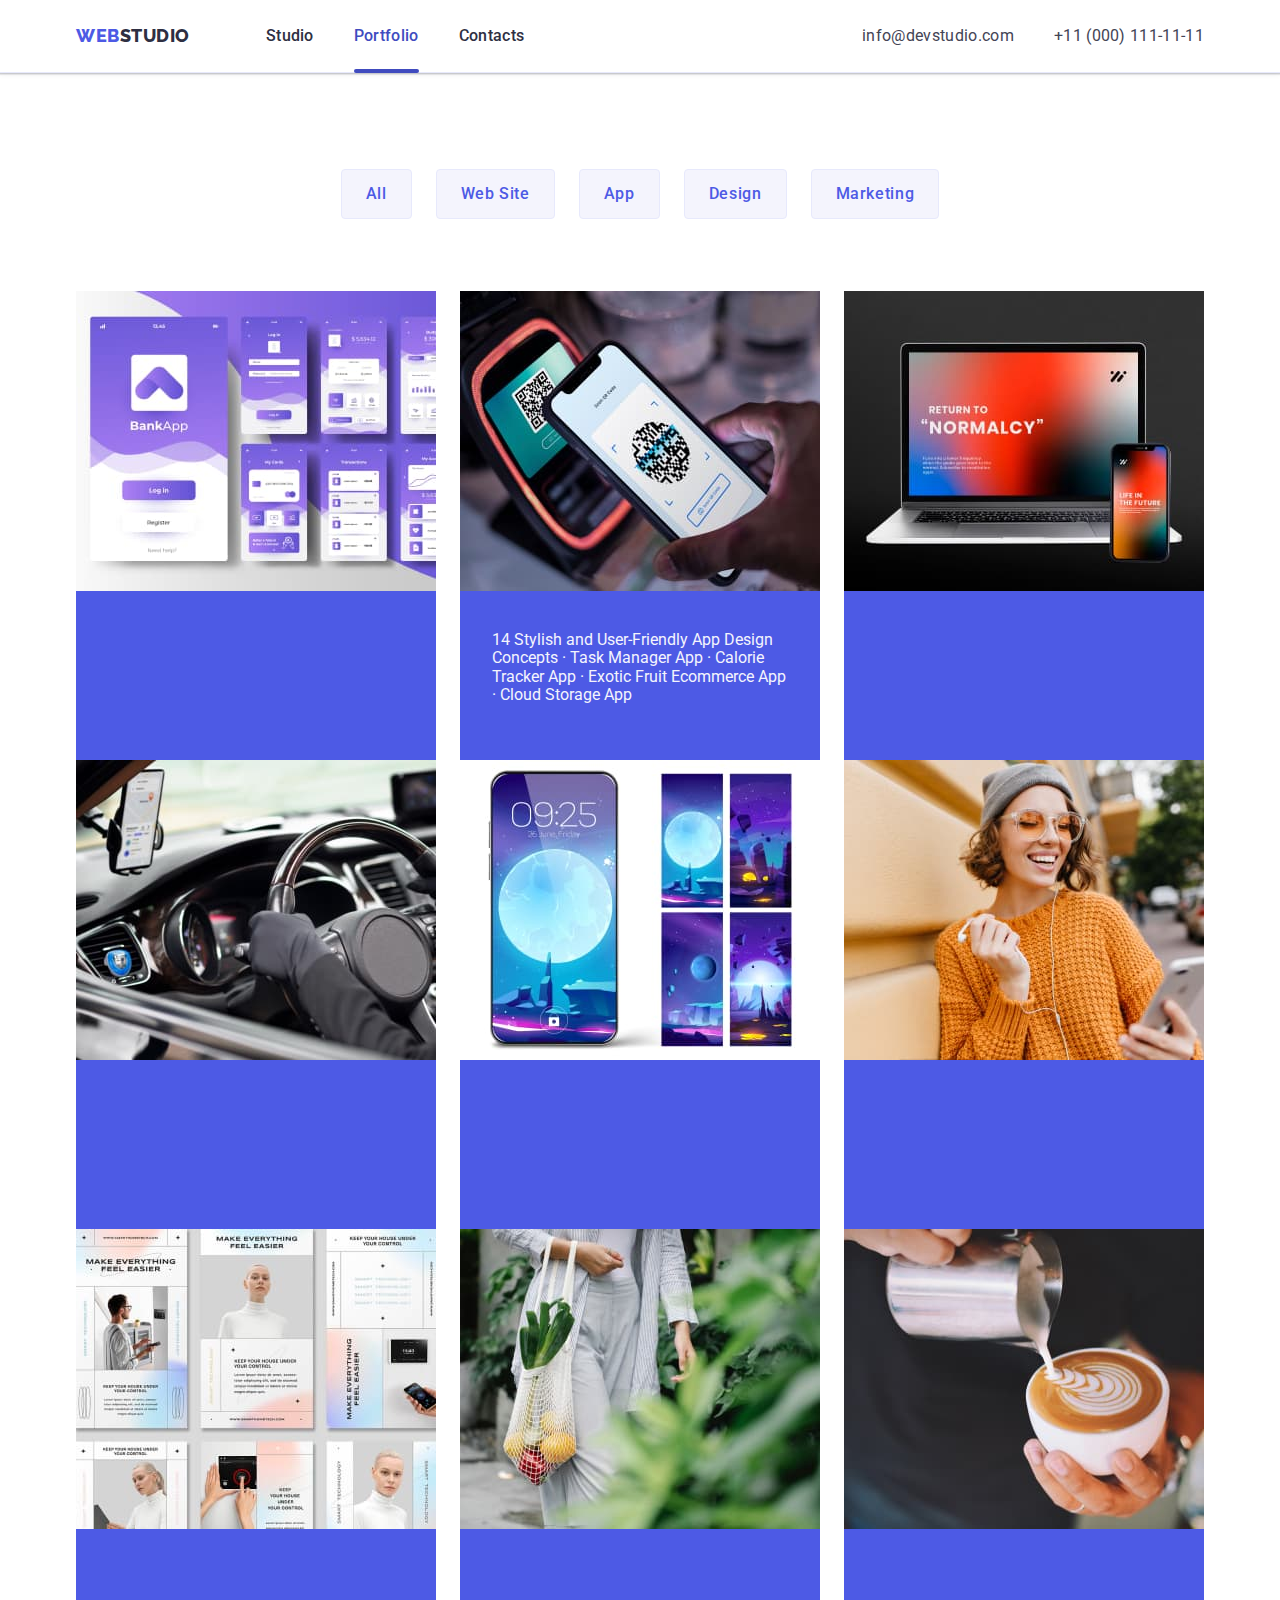
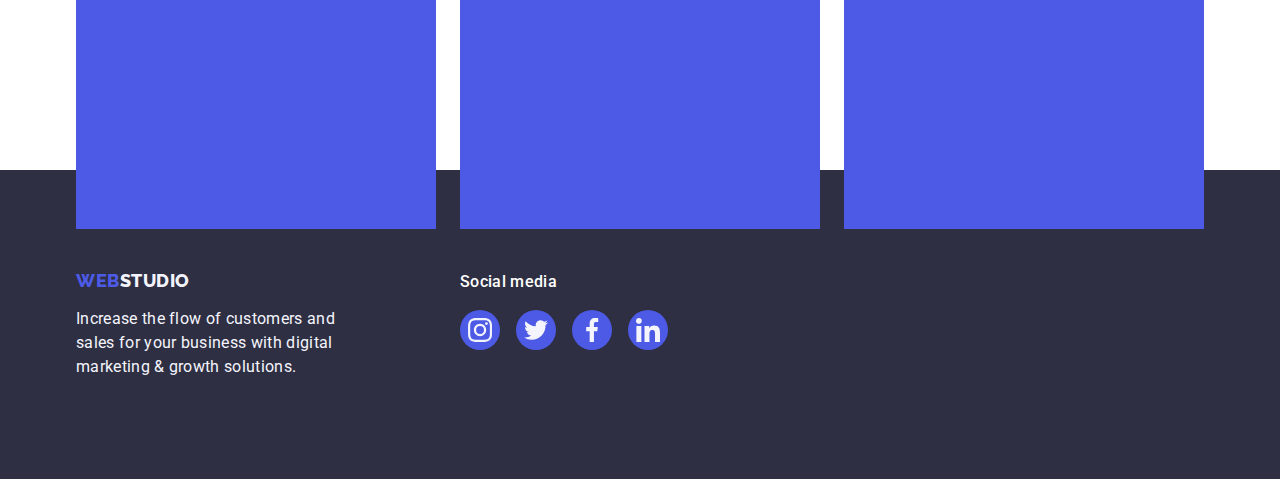
==== portfolio.html @ 920f021a "summary" ====
<!DOCTYPE html>
<html lang="en">
  <head>
    <meta charset="UTF-8" />
    <meta http-equiv="X-UA-Compatible" content="IE=edge" />
    <meta name="viewport" content="width=device-width, initial-scale=1.0" />
    <title>WebStudio</title>
    <link rel="preconnect" href="https://fonts.googleapis.com" />
    <link rel="preconnect" href="https://fonts.gstatic.com" crossorigin />
    <link
      href="https://fonts.googleapis.com/css2?family=Raleway:wght@800&family=Roboto:wght@400;500;700&display=swap"
      rel="stylesheet"
    />
    <link
      href="https://cdn.jsdelivr.net/npm/modern-normalize@1.1.0/modern-normalize.min.css"
      rel="stylesheet"
    />
    <link rel="stylesheet" href="./css/styles.css" />
  </head>
  <body>
    <header class="start">
      <div class="container header-container">
        <nav class="navigation">
          <a class="action link" href="./index.html"
            >Web<span class="span-color">Studio</span></a
          >
          <ul class="nav-list list">
            <li>
              <a href="./index.html" class="menu-head link">Studio</a>
            </li>
            <li>
              <a href="./portfolio.html" class="menu-head current link"
                >Portfolio
              </a>
            </li>
            <li><a href="" class="menu-head link">Contacts </a></li>
          </ul>
        </nav>
        <address class="contact link">
          <ul class="contact-list list">
            <li>
              <a class="contact link" href="mailto:info@devstudio.com"
                >info@devstudio.com</a
              >
            </li>
            <li>
              <a class="contact link" href="tel:+110001111111"
                >+11 (000) 111-11-11</a
              >
            </li>
          </ul>
        </address>
      </div>
    </header>
    <main>
      <section class="portfolio-section">
        <div class="container">
          <h1 class="visually-hidden">Examples of what we do</h1>
          <ul class="button-list list">
            <li><button class="button-items" type="button">All</button></li>
            <li>
              <button class="button-items" type="button">Web Site</button>
            </li>
            <li><button class="button-items" type="button">App</button></li>
            <li><button class="button-items" type="button">Design</button></li>
            <li>
              <button class="button-items" type="button">Marketing</button>
            </li>
          </ul>
          <ul class="examples-list list">
            <li class="examples-items">
              <a class="link-card link" href="">
                <div class="team-box">
                  <img
                    src="./images/img12.jpg"
                    height="300"
                    width="360"
                    alt="створення банківських додатків"
                  />
                  <div class="overlay">
                    <p class="overlay-label"></p>
                  </div>
                </div>
                <div class="examples-info-items">
                  <h2 class="title-text-list">Banking App Interface Concept</h2>
                  <p class="main-text">App</p>
                </div>
              </a>
            </li>
            <li class="examples-items">
              <a class="link-card link" href="">
                <div class="team-box">
                  <img
                    src="./images/img11.jpg"
                    height="300"
                    width="360"
                    alt="застосунки для оплати"
                  />
                  <div class="overlay">
                    <p class="overlay-label">
                      14 Stylish and User-Friendly App Design Concepts · Task
                      Manager App · Calorie Tracker App · Exotic Fruit Ecommerce
                      App · Cloud Storage App
                    </p>
                  </div>
                </div>
                <div class="examples-info-items">
                  <h2 class="title-text-list">Cashless Payment</h2>
                  <p class="main-text">Marketing</p>
                </div>
              </a>
            </li>
            <li class="examples-items">
              <a class="link-card link" href="">
                <div class="team-box">
                  <img
                    src="./images/img10.jpg"
                    height="300"
                    width="360"
                    alt="застосунки для медитації"
                  />
                  <div class="overlay">
                    <p class="overlay-label"></p>
                  </div>
                </div>
                <div class="examples-info-items">
                  <h2 class="title-text-list">Meditation App</h2>
                  <p class="main-text">App</p>
                </div>
              </a>
            </li>
            <li class="examples-items">
              <a class="link-card link" href="">
                <div class="team-box">
                  <img
                    src="./images/img9.jpg"
                    height="300"
                    width="360"
                    alt="сервіси для таксі"
                  />
                  <div class="overlay">
                    <p class="overlay-label"></p>
                  </div>
                </div>
                <div class="examples-info-items">
                  <h2 class="title-text-list">Taxi Service</h2>
                  <p class="main-text">Marketing</p>
                </div>
              </a>
            </li>
            <li class="examples-items">
              <a class="link-card link" href="">
                <div class="team-box">
                  <img
                    src="./images/img8.jpg"
                    height="300"
                    width="360"
                    alt="ілюстрації для єкрану"
                  />
                  <div class="overlay">
                    <p class="overlay-label"></p>
                  </div>
                </div>
                <div class="examples-info-items">
                  <h2 class="title-text-list">Screen Illustrations</h2>
                  <p class="main-text">Design</p>
                </div>
              </a>
            </li>
            <li class="examples-items">
              <a class="link-card link" href="">
                <div class="team-box">
                  <img
                    src="./images/img7.jpg"
                    height="300"
                    width="360"
                    alt="онлайн курси"
                  />
                  <div class="overlay">
                    <p class="overlay-label"></p>
                  </div>
                </div>
                <div class="examples-info-items">
                  <h2 class="title-text-list">Online Courses</h2>
                  <p class="main-text">Marketing</p>
                </div>
              </a>
            </li>
            <li class="examples-items">
              <a class="link-card link" href="">
                <div class="team-box">
                  <img
                    src="./images/img6.jpg"
                    height="300"
                    width="360"
                    alt="концепт для сторіс"
                  />
                  <div class="overlay">
                    <p class="overlay-label"></p>
                  </div>
                </div>
                <div class="examples-info-items">
                  <h2 class="title-text-list">Instagram Stories Concept</h2>
                  <p class="main-text">Design</p>
                </div>
              </a>
            </li>
            <li class="examples-items">
              <a class="link-card link" href="">
                <div class="team-box">
                  <img
                    src="./images/img5.jpg"
                    height="300"
                    width="360"
                    alt="сервіси для продажу органічної їжи"
                  />
                  <div class="overlay">
                    <p class="overlay-label"></p>
                  </div>
                </div>
                <div class="examples-info-items">
                  <h2 class="title-text-list">Organic Food</h2>
                  <p class="main-text">Web Site</p>
                </div>
              </a>
            </li>
            <li class="examples-items">
              <a class="link-card link" href="">
                <div class="team-box">
                  <img
                    src="./images/img4.jpg"
                    height="300"
                    width="360"
                    alt="сайт для кавьярень"
                  />
                  <div class="overlay">
                    <p class="overlay-label"></p>
                  </div>
                </div>
                <div class="examples-info-items">
                  <h2 class="title-text-list">Fresh Coffee</h2>
                  <p class="main-text">Web Site</p>
                </div>
              </a>
            </li>
          </ul>
        </div>
      </section>
    </main>
    <footer class="bottom-section">
      <div class="container footer-container">
        <div class="footer-text">
          <a class="action-footer link" href="./index.html"
            >Web<span class="span-color-secondary">Studio</span></a
          >
          <p class="notes">
            Increase the flow of customers and sales for your business with
            digital marketing & growth solutions.
          </p>
        </div>
        <div class="footer-social">
          <p class="social-media-buttom">Social media</p>
          <ul class="social-footer list">
            <li class="social-items">
              <a
                class="social-link-footer link"
                href="https://www.instagram.com/"
                target="_blank"
                rel="noopener noreferer"
                aria-label="instagram icon"
                ><svg class="social-icon" width="24" height="24">
                  <use href="./images/icons.svg#icon-instagram-2"></use>
                </svg>
              </a>
            </li>
            <li class="social-items">
              <a
                class="social-link-footer link"
                href="https://twitter.com/"
                target="_blank"
                rel="noopener noreferer"
                aria-label="twitter icon"
                ><svg class="social-icon" width="24" height="24">
                  <use href="./images/icons.svg#icon-twitter-1"></use>
                </svg>
              </a>
            </li>
            <li class="social-items">
              <a
                class="social-link-footer link"
                href="https://www.facebook.com/"
                target="_blank"
                rel="noopener noreferer"
                aria-label="facebook icon"
                ><svg class="social-icon" width="24" height="24">
                  <use href="./images/icons.svg#icon-facebook-1"></use>
                </svg>
              </a>
            </li>
            <li class="social-items">
              <a
                class="social-link-footer link"
                href="https://ua.linkedin.com/"
                target="_blank"
                rel="noopener noreferer"
                aria-label="linkedin icon"
                ><svg class="social-icon" width="24" height="24">
                  <use href="./images/icons.svg#icon-linkedin-1"></use>
                </svg>
              </a>
            </li>
          </ul>
        </div>
      </div>
    </footer>
  </body>
</html>
---- css/styles.css ----
/* General */
html {
  box-sizing: border-box;
}
*,
*::before,
::after {
  box-sizing: inherit;
}
:root {
  --background-color: #ffffff;
  --color-primery: #2e2f42;
  --color-secondary: #434455;
  --color-action: #4d5ae5;
  --color-active-action: #404bbf;
  --color-section: #f4f4fd;
  --color-portfolio: #e5e5e5;
  --color-border-button: #e7e9fc;
  --color-client-website: #8e8f99;
  --color-background-social: #31d0aa;
  --modal-color: #fcfcfc;
}
body {
  font-family: "Roboto", sans-serif;
  color: var(--color-secondary);
  background-color: #ffffff;
}

.container {
  width: 1158px;
  margin-left: auto;
  margin-right: auto;
  padding-left: 15px;
  padding-right: 15px;
  align-items: center;
}
.link {
  text-decoration: none;
}

.visually-hidden {
  position: absolute;
  width: 1px;
  height: 1px;
  margin: -1px;
  border: 0;
  padding: 0;

  white-space: nowrap;
  clip-path: inset(100%);
  clip: rect(0 0 0 0);
  overflow: hidden;
}
/* reset start */

h1,
h2,
h1,
p {
  margin: 0;
}
img {
  display: block;
}
/* reset end */

/* Header */
.start {
  border-bottom: 1px solid #e7e9fc;
  display: flex;
  align-items: center;
  justify-content: space-between;
  background-color: #ffffff;
  color: var(--color-primery);
  font-weight: 500;
  font-size: 16px;
  line-height: 1.5;
  box-shadow: 0px 2px 1px rgba(46, 47, 66, 0.08),
    0px 1px 1px rgba(46, 47, 66, 0.16), 0px 1px 6px rgba(46, 47, 66, 0.08);
}
.header-container {
  display: flex;
}
.navigation {
  display: flex;
  align-items: center;
  justify-content: center;
  margin-right: auto;
}
.action {
  margin-right: 76px;
  font-family: "Raleway", sans-serif;
  color: var(--color-action);
  letter-spacing: 0.03em;
  text-transform: uppercase;
  text-decoration: none;
  font-weight: 800;
  font-size: 18px;
  line-height: 1.17;
}
.span-color {
  color: var(--color-primery);
}
.nav-list {
  display: flex;
  align-items: center;
  gap: 40px;
}
.menu-head {
  display: block;
  position: relative;
  padding-top: 24px;
  padding-bottom: 24px;
  text-decoration: none;
  letter-spacing: 0.02em;
  color: var(--color-primery);
  font-weight: 500;
  font-size: 16px;
  line-height: 1.5;
  transition: 250ms cubic-bezier(0.4, 0, 0.2, 1);
}
.menu-head:focus {
  color: var(--color-active-action);
}
.menu-head:hover {
  color: var(--color-active-action);
}

.menu-head::after {
  transition: 250ms cubic-bezier(0.4, 0, 0.2, 1);
  content: "";
  position: absolute;
  left: 0px;
  top: 69px;
  display: block;
  width: 100%;
  height: 4px;
  border-radius: 2px;
}
.menu-head.current {
  color: var(--color-active-action);
}

.menu-head.current::after,
.menu-head:focus::after,
.menu-head:hover::after {
  background-color: var(--color-active-action);
}

.contact-list {
  display: flex;
  align-items: center;
  gap: 40px;
}

.list {
  list-style: none;
  margin: 0;
  padding: 0;
}
.contact {
  font-style: normal;
}
.contact {
  text-decoration: none;
  color: var(--color-secondary);
  letter-spacing: 0.02em;
  font-weight: 400;
  font-size: 16px;
  line-height: 1.5;
  transition: 250ms cubic-bezier(0.4, 0, 0.2, 1);
}
.contact:hover {
  color: var(--color-active-action);
}
.contact:focus {
  color: var(--color-active-action);
}

/* body */

/* Section-1 */

.hero-section {
  /* background-color: var(--color-primery); */
  background-image: linear-gradient(
      rgba(46, 47, 66, 0.7),
      rgba(46, 47, 66, 0.7)
    ),
    url(../images/people-office.jpg);
  max-width: 1440px;
  margin-left: auto;
  margin-right: auto;
  background-repeat: no-repeat;
  background-position: center;
  background-size: cover;
  padding: 188px 0;
}
.hero-text {
  margin: auto;
  padding: auto;
  max-width: 496px;
  color: var(--background-color);
  font-weight: 700;
  font-size: 56px;
  line-height: 1.07;
  text-align: center;
  letter-spacing: 0.02em;
  margin-bottom: 48px;
}
.button {
  display: block;
  margin: auto;
  min-width: 169px;
  min-height: 56px;
  border-radius: 4px;
  font-family: "Roboto", sans-serif;
  border: none;
  color: var(--background-color);
  background-color: var(--color-action);
  cursor: pointer;
  font-weight: 500;
  font-size: 16px;
  line-height: 1.5;
  letter-spacing: 0.04em;
  box-shadow: 0px 4px 4px rgba(0, 0, 0, 0.15);
  border-radius: 4px;
  transition: 250ms cubic-bezier(0.4, 0, 0.2, 1);
}
.button:hover {
  background-color: var(--color-active-action);
}
.button:focus {
  background-color: var(--color-active-action);
}

.backdrop {
  position: fixed;
  left: 516px;
  top: 80px;
  transform: translate(-50%, -50%);
  background-color: var(--modal-color);
}
.modal {
  position: absolute;
  background-color: var(--modal-color);

  width: 408px;
  min-height: 584px;
  padding: 24px;
  box-shadow: 0px 1px 1px rgba(0, 0, 0, 0.14), 0px 1px 3px rgba(0, 0, 0, 0.12),
    0px 2px 1px rgba(0, 0, 0, 0.2);
  border-radius: 4px;
}
.modal-btn {
  display: block;
  margin-left: auto;
}
.backdrop.is-hidden {
  opacity: 0;
  visibility: hidden;
  pointer-events: none;
}
/* Section-2 */

.second-section {
  padding: 120px 0;
}
.svg-items {
  display: flex;
  justify-content: center;
  align-items: center;

  width: 264px;
  height: 112px;
  background: var(--color-section);
  border-radius: 4px;
  margin-bottom: 8px;
}
.advantages-icon {
  display: flex;
  justify-content: center;
}

.title-text {
  margin-bottom: 72px;
  color: var(--color-primery);
  text-transform: capitalize;
  font-weight: 700;
  font-size: 36px;
  line-height: 1.11;
  text-align: center;
  letter-spacing: 0.02em;
  text-transform: capitalize;
}
.advantages-list {
  display: flex;
  gap: 24px;
}
.advantages-category {
  width: calc((100% - 72px) / 4);
}
.title-text-list {
  margin-bottom: 8px;
  margin-top: 0;
  color: var(--color-primery);
  font-weight: 500;
  font-size: 20px;
  line-height: 1.2;
  letter-spacing: 0.02em;
}
.main-text {
  color: var(--color-secondary);
  font-weight: 400;
  font-size: 16px;
  line-height: 1.5;
  letter-spacing: 0.02em;
}

/* Section-3 */

.img-section {
  padding-bottom: 120px;
}
.img-list {
  display: flex;
  gap: 24px;
}
.img-items {
  width: calc((100% - 48px) / 3);
}

/* Section-4 */

.team-seaction {
  background-color: var(--color-section);
  padding: 120px 0;
}
.team-card-list {
  display: flex;
  gap: 24px;
}
.team-card {
  box-shadow: 0px 1px 6px rgba(46, 47, 66, 0.08),
    0px 1px 1px rgba(46, 47, 66, 0.16), 0px 2px 1px rgba(46, 47, 66, 0.08);
  border-radius: 0px 0px 4px 4px;
  background-color: var(--background-color);
  width: calc((100% - 72px) / 4);
}

.overlay-label {
  position: absolute;
  top: 0;
  left: 0;
  width: 100%;
  height: 100%;
  text-align: left;
  padding: 40px 32px;
  color: var(--color-section);
  background-color: var(--color-action);
  transform: translateY(100%);
}
.team-box {
  position: relative;
}
.team-info {
  padding: 32px 0;
  border-radius: 0px 0px 4px 4px;
}
.team-name {
  margin-bottom: 8px;
  margin-top: 0;
  color: var(--color-primery);
  font-weight: 500;
  font-size: 20px;
  line-height: 1.2;
  text-align: center;
  letter-spacing: 0.02em;
}
.team-profession {
  margin-bottom: 8px;
  color: var(--color-secondary);
  font-weight: 400;
  font-size: 16px;
  line-height: 1.5;
  letter-spacing: 0.02em;
  text-align: center;
}
.social {
  display: flex;
  justify-content: center;
  gap: 24px;
}

.social-link {
  display: flex;
  justify-content: center;
  align-items: center;
  width: 40px;
  height: 40px;
  background-color: var(--color-action);
  border-radius: 50%;
  transition: 250ms cubic-bezier(0.4, 0, 0.2, 1);
}
.social-link:hover,
.social-link:focus {
  background-color: var(--color-active-action);
}
.social-icon {
  fill: var(--color-section);
}

/* Section-5 */
.title-text-clients {
  margin-bottom: 72px;
  color: var(--color-primery);
  text-transform: capitalize;
  font-weight: 700;
  font-size: 36px;
  line-height: 1.1;
  text-align: center;
  letter-spacing: 0.02em;
  text-transform: capitalize;
}
.clients {
  padding: 120px 0;
}
.client-list {
  display: flex;
  justify-content: center;
  align-items: center;
  gap: 24px;
}

.client-sites {
  display: flex;
  justify-content: center;
  align-items: center;
  width: 168px;
  height: 88px;
  border: 1px solid #8e8f99;
  border-radius: 4px;
  background-color: var(--background-color);
  color: var(--color-client-website);
  transition: 250ms cubic-bezier(0.4, 0, 0.2, 1);
}
.client-sites:hover,
.client-sites:focus {
  color: var(--color-active-action);
  border-color: #404bbf;
}
.client-icons {
  fill: currentColor;
}

/* Footer */
.footer-container {
  display: flex;
  align-items: baseline;
  gap: 120px;
}
.social-footer {
  display: flex;
  justify-content: center;
  gap: 16px;
}
.social-link-footer {
  display: flex;
  justify-content: center;
  align-items: center;
  width: 40px;
  height: 40px;
  background-color: var(--color-action);
  border-radius: 50%;

  transition: 250ms cubic-bezier(0.4, 0, 0.2, 1);
}
.social-link-footer:hover,
.social-link-footer:focus {
  background-color: var(--color-background-social);
}
.bottom-section {
  background-color: var(--color-primery);
  padding: 100px 0;
}

.action-footer {
  display: inline-block;
  margin-bottom: 16px;
  font-family: "Raleway", sans-serif;
  color: var(--color-action);
  letter-spacing: 0.03em;
  text-transform: uppercase;
  text-decoration: none;
  font-weight: 800;
  font-size: 18px;
  line-height: 1.17;
}
.span-color-secondary {
  color: var(--color-section);
}
.notes {
  width: 264px;
  color: var(--color-section);
  font-weight: 400;
  font-size: 16px;
  line-height: 1.5;
  letter-spacing: 0.02em;
}
.social-media-buttom {
  color: var(--background-color);
  font-weight: 500;
  font-size: 16px;
  line-height: 1.5;
  letter-spacing: 0.02em;
  margin-bottom: 16px;
}

/* Section-Portfolio */

.portfolio-section {
  padding: 96px 0 120px;
}
.button-list {
  display: flex;
  justify-content: center;
  gap: 24px;
  margin-bottom: 72px;
}
.button-items {
  border: 1px solid var(--color-border-button);
  border-radius: 4px;
  padding: 12px 24px;
  font-family: "Roboto", sans-serif;
  color: var(--color-action);
  background-color: var(--color-section);
  cursor: pointer;
  font-weight: 500;
  font-size: 16px;
  line-height: 1.5;
  letter-spacing: 0.04em;
  transition: 250ms cubic-bezier(0.4, 0, 0.2, 1);
}
.button-items:hover {
  color: var(--background-color);
  background-color: var(--color-active-action);
  border: 1px solid transparent;
  box-shadow: 0px 3px 1px rgba(0, 0, 0, 0.1), 0px 2px 1px rgba(0, 0, 0, 0.08),
    0px 2px 2px rgba(0, 0, 0, 0.12);
}
.button-items:focus {
  color: var(--background-color);
  background-color: var(--color-active-action);
  border: 1px solid transparent;
  box-shadow: 0px 3px 1px rgba(0, 0, 0, 0.1), 0px 2px 1px rgba(0, 0, 0, 0.08),
    0px 2px 2px rgba(0, 0, 0, 0.12);
}
.link-card {
  display: block;
  transition: 250ms cubic-bezier(0.4, 0, 0.2, 1);
}
.link-card:hover,
.link-card:focus {
  box-shadow: 0px 1px 6px rgba(46, 47, 66, 0.08),
    0px 1px 1px rgba(46, 47, 66, 0.16), 0px 2px 1px rgba(46, 47, 66, 0.08);
}
.examples-list {
  display: flex;
  flex-wrap: wrap;
  column-gap: 24px;
  row-gap: 48px;
}
.examples-items {
  width: calc((100% - 48px) / 3);
  transition: 250ms cubic-bezier(0.4, 0, 0.2, 1);
}
.examples-items:hover.overlay-label {
  transform: translateY(0%);
}

.examples-info-items {
  padding: 32px 16px;
  border: 1px solid #e7e9fc;
  border-top: none;
}
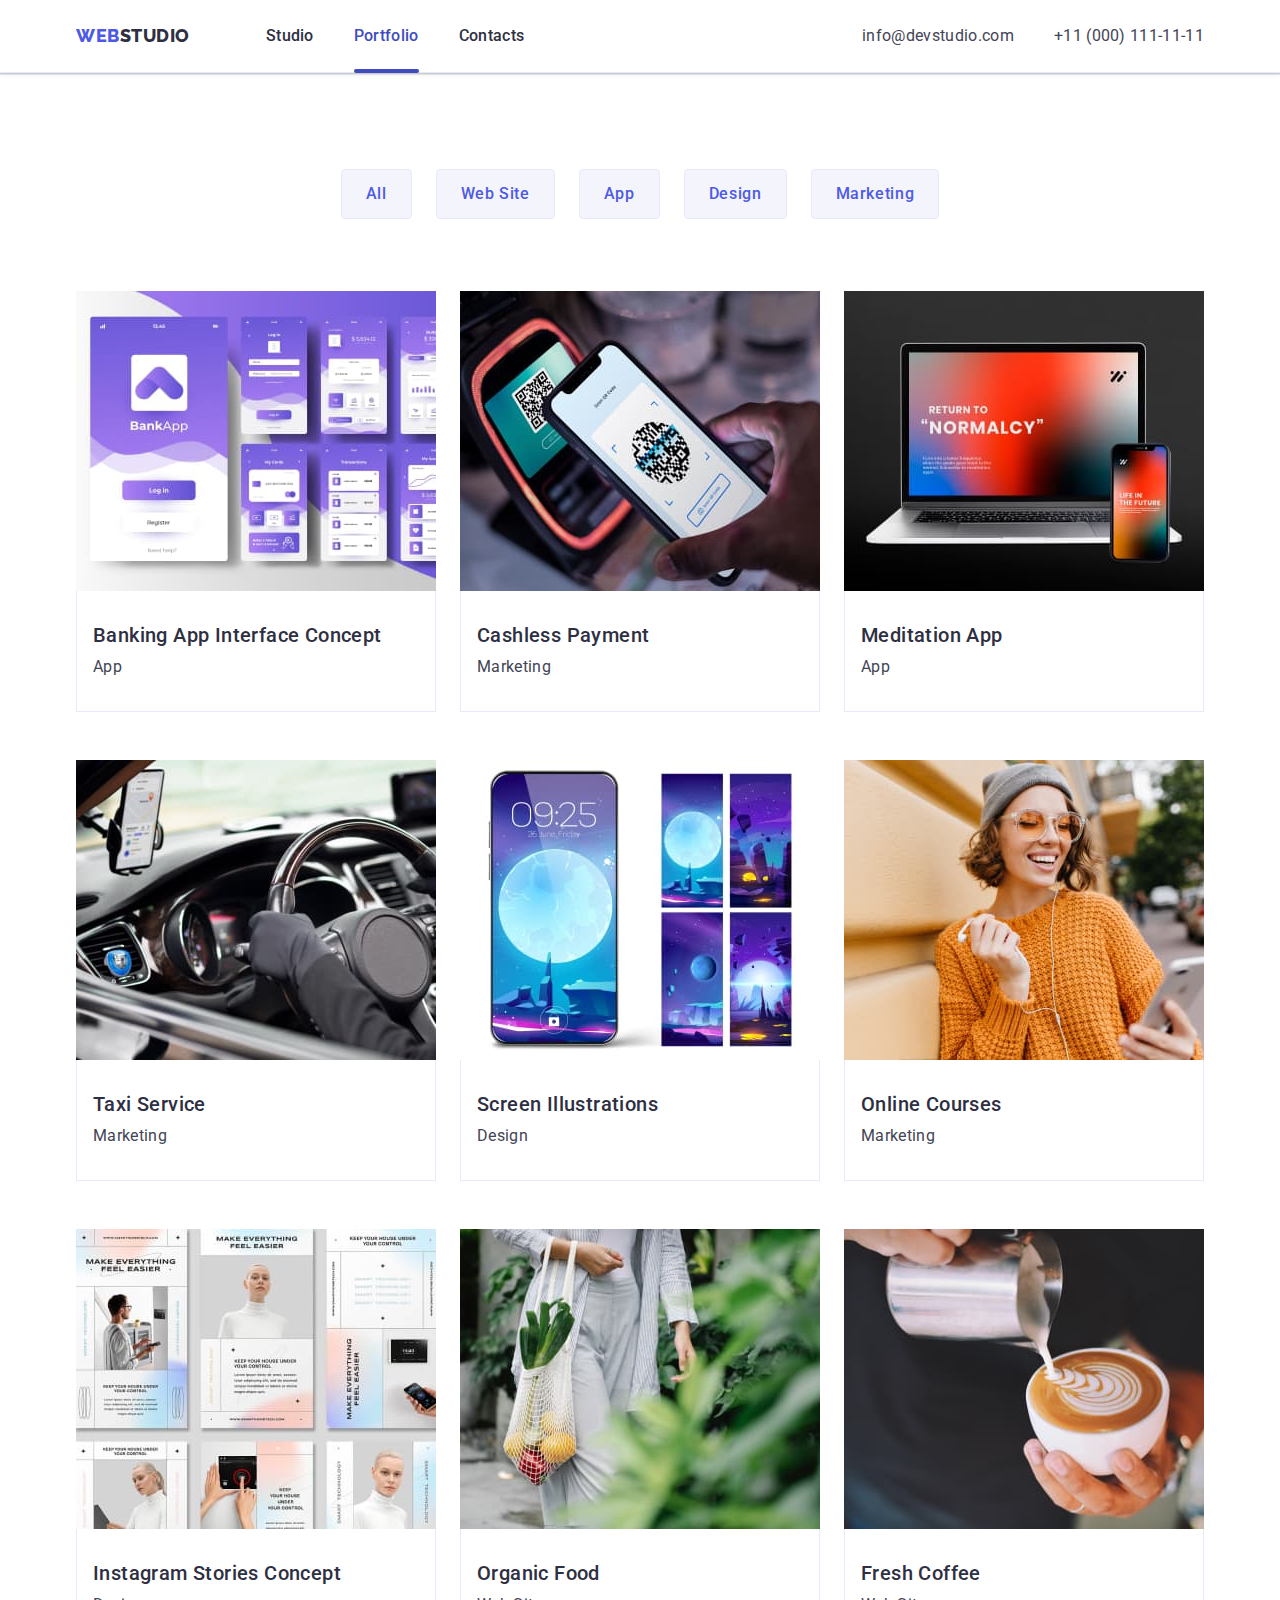
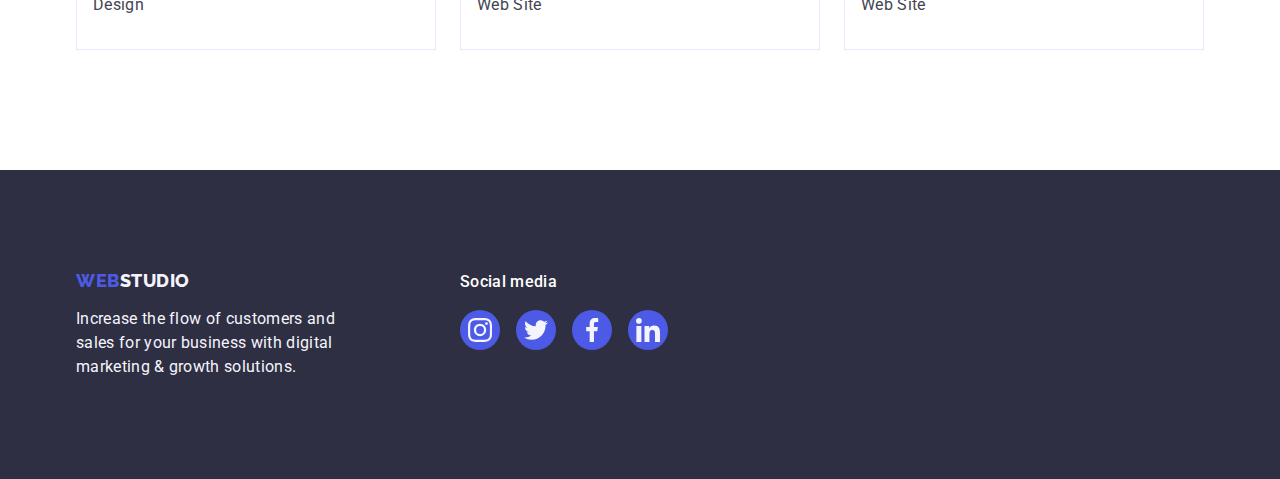
==== commit 8eb6d5d7: "summary" ====
--- a/portfolio.html
+++ b/portfolio.html
@@ -78,7 +78,11 @@
                     alt="створення банківських додатків"
                   />
                   <div class="overlay">
-                    <p class="overlay-label"></p>
+                    <p class="overlay-label">
+                      14 Stylish and User-Friendly App Design Concepts · Task
+                      Manager App · Calorie Tracker App · Exotic Fruit Ecommerce
+                      App · Cloud Storage App
+                    </p>
                   </div>
                 </div>
                 <div class="examples-info-items">
@@ -120,7 +124,11 @@
                     alt="застосунки для медитації"
                   />
                   <div class="overlay">
-                    <p class="overlay-label"></p>
+                    <p class="overlay-label">
+                      14 Stylish and User-Friendly App Design Concepts · Task
+                      Manager App · Calorie Tracker App · Exotic Fruit Ecommerce
+                      App · Cloud Storage App
+                    </p>
                   </div>
                 </div>
                 <div class="examples-info-items">
@@ -139,7 +147,11 @@
                     alt="сервіси для таксі"
                   />
                   <div class="overlay">
-                    <p class="overlay-label"></p>
+                    <p class="overlay-label">
+                      14 Stylish and User-Friendly App Design Concepts · Task
+                      Manager App · Calorie Tracker App · Exotic Fruit Ecommerce
+                      App · Cloud Storage App
+                    </p>
                   </div>
                 </div>
                 <div class="examples-info-items">
@@ -158,7 +170,11 @@
                     alt="ілюстрації для єкрану"
                   />
                   <div class="overlay">
-                    <p class="overlay-label"></p>
+                    <p class="overlay-label">
+                      14 Stylish and User-Friendly App Design Concepts · Task
+                      Manager App · Calorie Tracker App · Exotic Fruit Ecommerce
+                      App · Cloud Storage App
+                    </p>
                   </div>
                 </div>
                 <div class="examples-info-items">
@@ -177,7 +193,11 @@
                     alt="онлайн курси"
                   />
                   <div class="overlay">
-                    <p class="overlay-label"></p>
+                    <p class="overlay-label">
+                      14 Stylish and User-Friendly App Design Concepts · Task
+                      Manager App · Calorie Tracker App · Exotic Fruit Ecommerce
+                      App · Cloud Storage App
+                    </p>
                   </div>
                 </div>
                 <div class="examples-info-items">
@@ -196,7 +216,11 @@
                     alt="концепт для сторіс"
                   />
                   <div class="overlay">
-                    <p class="overlay-label"></p>
+                    <p class="overlay-label">
+                      14 Stylish and User-Friendly App Design Concepts · Task
+                      Manager App · Calorie Tracker App · Exotic Fruit Ecommerce
+                      App · Cloud Storage App
+                    </p>
                   </div>
                 </div>
                 <div class="examples-info-items">
@@ -215,7 +239,11 @@
                     alt="сервіси для продажу органічної їжи"
                   />
                   <div class="overlay">
-                    <p class="overlay-label"></p>
+                    <p class="overlay-label">
+                      14 Stylish and User-Friendly App Design Concepts · Task
+                      Manager App · Calorie Tracker App · Exotic Fruit Ecommerce
+                      App · Cloud Storage App
+                    </p>
                   </div>
                 </div>
                 <div class="examples-info-items">
@@ -234,7 +262,11 @@
                     alt="сайт для кавьярень"
                   />
                   <div class="overlay">
-                    <p class="overlay-label"></p>
+                    <p class="overlay-label">
+                      14 Stylish and User-Friendly App Design Concepts · Task
+                      Manager App · Calorie Tracker App · Exotic Fruit Ecommerce
+                      App · Cloud Storage App
+                    </p>
                   </div>
                 </div>
                 <div class="examples-info-items">
--- a/css/styles.css
+++ b/css/styles.css
@@ -118,6 +118,7 @@
   font-size: 16px;
   line-height: 1.5;
   transition: 250ms cubic-bezier(0.4, 0, 0.2, 1);
+  transition-property: none;
 }
 .menu-head:focus {
   color: var(--color-active-action);
@@ -128,6 +129,7 @@
 
 .menu-head::after {
   transition: 250ms cubic-bezier(0.4, 0, 0.2, 1);
+  transition-property: none;
   content: "";
   position: absolute;
   left: 0px;
@@ -169,6 +171,7 @@
   font-size: 16px;
   line-height: 1.5;
   transition: 250ms cubic-bezier(0.4, 0, 0.2, 1);
+  transition-property: none;
 }
 .contact:hover {
   color: var(--color-active-action);
@@ -226,6 +229,7 @@
   box-shadow: 0px 4px 4px rgba(0, 0, 0, 0.15);
   border-radius: 4px;
   transition: 250ms cubic-bezier(0.4, 0, 0.2, 1);
+  transition-property: none;
 }
 .button:hover {
   background-color: var(--color-active-action);
@@ -236,15 +240,19 @@
 
 .backdrop {
   position: fixed;
-  left: 516px;
-  top: 80px;
-  transform: translate(-50%, -50%);
-  background-color: var(--modal-color);
+  top: 0;
+  left: 0;
+  height: 100%;
+  width: 100%;
+  background-color: rgba(46, 47, 66, 0.4);
 }
 .modal {
   position: absolute;
   background-color: var(--modal-color);
 
+  top: 50%;
+  left: 50%;
+  transform: translate(-50%, -50%);
   width: 408px;
   min-height: 584px;
   padding: 24px;
@@ -347,21 +355,32 @@
   background-color: var(--background-color);
   width: calc((100% - 72px) / 4);
 }
-
-.overlay-label {
+.overlay {
   position: absolute;
+  padding: 40px 32px;
   top: 0;
   left: 0;
+  transform: translateY(100%);
   width: 100%;
   height: 100%;
-  text-align: left;
-  padding: 40px 32px;
   color: var(--color-section);
   background-color: var(--color-action);
-  transform: translateY(100%);
-}
+
+  transition: 250ms cubic-bezier(0.4, 0, 0.2, 1);
+  transition-property: none;
+}
+
+.overlay-label {
+  text-align: left;
+}
+
 .team-box {
   position: relative;
+  overflow: hidden;
+}
+.team-box:hover.overlay,
+.team-box:focus.overlay {
+  transform: translateY(0);
 }
 .team-info {
   padding: 32px 0;
@@ -401,6 +420,7 @@
   background-color: var(--color-action);
   border-radius: 50%;
   transition: 250ms cubic-bezier(0.4, 0, 0.2, 1);
+  transition-property: none;
 }
 .social-link:hover,
 .social-link:focus {
@@ -443,6 +463,7 @@
   background-color: var(--background-color);
   color: var(--color-client-website);
   transition: 250ms cubic-bezier(0.4, 0, 0.2, 1);
+  transition-property: none;
 }
 .client-sites:hover,
 .client-sites:focus {
@@ -474,6 +495,7 @@
   border-radius: 50%;
 
   transition: 250ms cubic-bezier(0.4, 0, 0.2, 1);
+  transition-property: none;
 }
 .social-link-footer:hover,
 .social-link-footer:focus {
@@ -540,6 +562,7 @@
   line-height: 1.5;
   letter-spacing: 0.04em;
   transition: 250ms cubic-bezier(0.4, 0, 0.2, 1);
+  transition-property: none;
 }
 .button-items:hover {
   color: var(--background-color);
@@ -557,10 +580,10 @@
 }
 .link-card {
   display: block;
-  transition: 250ms cubic-bezier(0.4, 0, 0.2, 1);
 }
 .link-card:hover,
 .link-card:focus {
+  transform: translateY(0%);
   box-shadow: 0px 1px 6px rgba(46, 47, 66, 0.08),
     0px 1px 1px rgba(46, 47, 66, 0.16), 0px 2px 1px rgba(46, 47, 66, 0.08);
 }
@@ -573,9 +596,7 @@
 .examples-items {
   width: calc((100% - 48px) / 3);
   transition: 250ms cubic-bezier(0.4, 0, 0.2, 1);
-}
-.examples-items:hover.overlay-label {
-  transform: translateY(0%);
+  transition-property: none;
 }
 
 .examples-info-items {
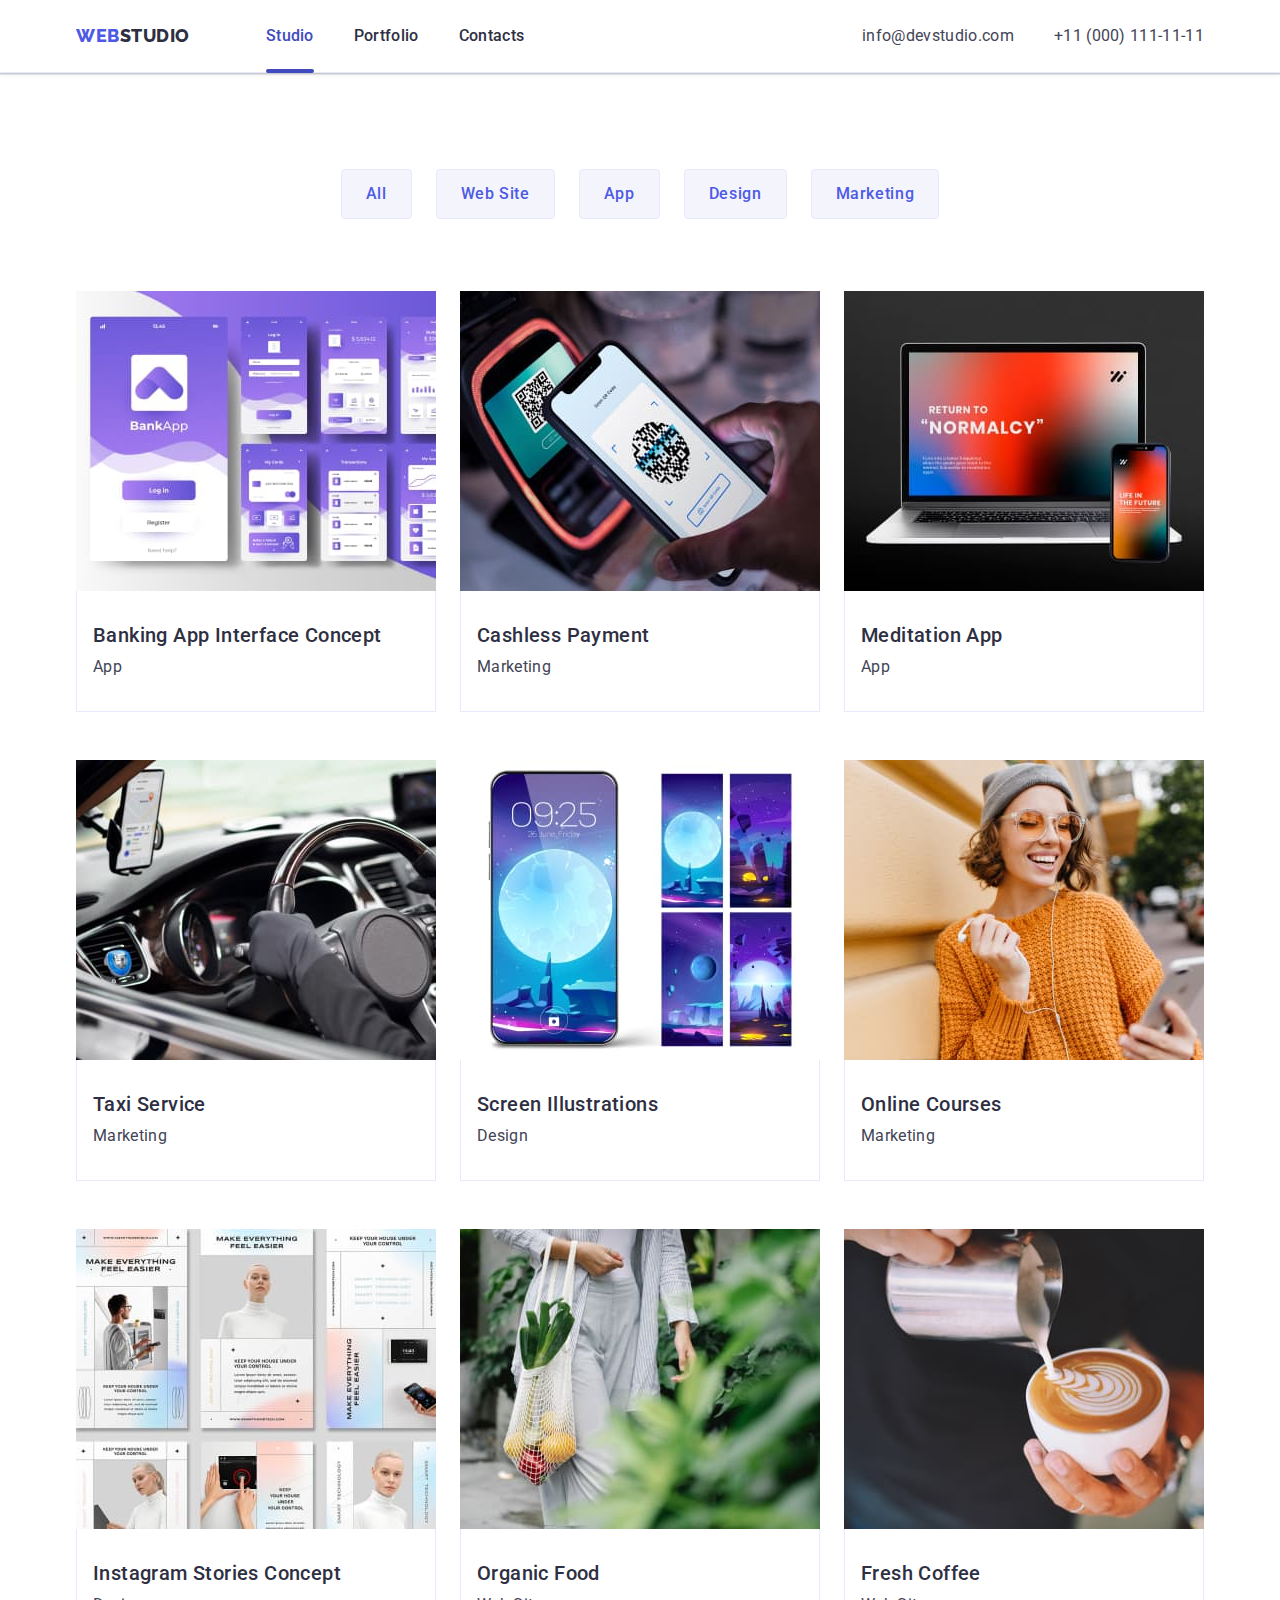
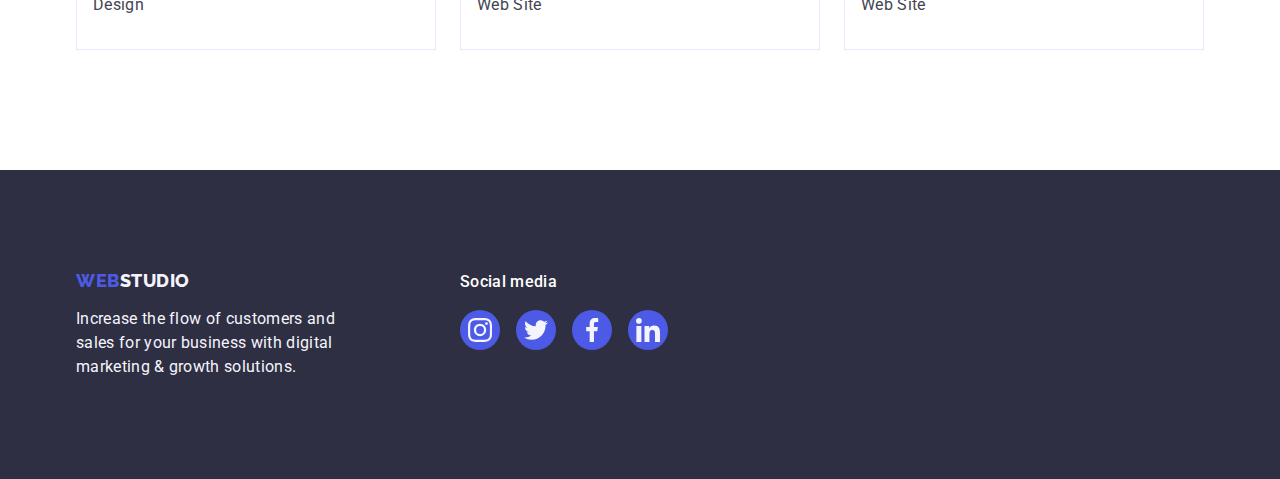
==== commit 8697d592: "summary" ====
--- a/portfolio.html
+++ b/portfolio.html
@@ -26,12 +26,10 @@
           >
           <ul class="nav-list list">
             <li>
-              <a href="./index.html" class="menu-head link">Studio</a>
-            </li>
-            <li>
-              <a href="./portfolio.html" class="menu-head current link"
-                >Portfolio
-              </a>
+              <a href="./index.html" class="menu-head current link">Studio</a>
+            </li>
+            <li>
+              <a href="./portfolio.html" class="menu-head link">Portfolio </a>
             </li>
             <li><a href="" class="menu-head link">Contacts </a></li>
           </ul>
--- a/css/styles.css
+++ b/css/styles.css
@@ -117,8 +117,7 @@
   font-weight: 500;
   font-size: 16px;
   line-height: 1.5;
-  transition: 250ms cubic-bezier(0.4, 0, 0.2, 1);
-  transition-property: none;
+  transition: color 250ms cubic-bezier(0.4, 0, 0.2, 1);
 }
 .menu-head:focus {
   color: var(--color-active-action);
@@ -129,7 +128,6 @@
 
 .menu-head::after {
   transition: 250ms cubic-bezier(0.4, 0, 0.2, 1);
-  transition-property: none;
   content: "";
   position: absolute;
   left: 0px;
@@ -170,8 +168,7 @@
   font-weight: 400;
   font-size: 16px;
   line-height: 1.5;
-  transition: 250ms cubic-bezier(0.4, 0, 0.2, 1);
-  transition-property: none;
+  transition: color 250ms cubic-bezier(0.4, 0, 0.2, 1);
 }
 .contact:hover {
   color: var(--color-active-action);
@@ -228,8 +225,7 @@
   letter-spacing: 0.04em;
   box-shadow: 0px 4px 4px rgba(0, 0, 0, 0.15);
   border-radius: 4px;
-  transition: 250ms cubic-bezier(0.4, 0, 0.2, 1);
-  transition-property: none;
+  transition: background-color 250ms cubic-bezier(0.4, 0, 0.2, 1);
 }
 .button:hover {
   background-color: var(--color-active-action);
@@ -245,6 +241,8 @@
   height: 100%;
   width: 100%;
   background-color: rgba(46, 47, 66, 0.4);
+  transition: opacity 250ms cubic-bezier(0.4, 0, 0.2, 1),
+    visibility 250ms cubic-bezier(0.4, 0, 0.2, 1);
 }
 .modal {
   position: absolute;
@@ -254,21 +252,50 @@
   left: 50%;
   transform: translate(-50%, -50%);
   width: 408px;
-  min-height: 584px;
+  min-height: 576px;
   padding: 24px;
+  transition: transform 250ms cubic-bezier(0.4, 0, 0.2, 1);
   box-shadow: 0px 1px 1px rgba(0, 0, 0, 0.14), 0px 1px 3px rgba(0, 0, 0, 0.12),
     0px 2px 1px rgba(0, 0, 0, 0.2);
   border-radius: 4px;
 }
 .modal-btn {
+  position: absolute;
+  top: 24px;
+  right: 24px;
+  width: 24px;
+  height: 24px;
+  border-radius: 50%;
+  display: flex;
+  align-items: center;
+  justify-content: center;
+  padding: 0;
+  transition: background-color 250ms cubic-bezier(0.4, 0, 0.2, 1),
+    border 250ms cubic-bezier(0.4, 0, 0.2, 1);
+  cursor: pointer;
   display: block;
-  margin-left: auto;
+  background: #e7e9fc;
+  border: 1px solid rgba(0, 0, 0, 0.1);
+}
+.modal-btn:hover {
+  background-color: #404bbf;
+  border: none;
+  fill: #ffffff;
+}
+.modal-btn:focus {
+  background-color: #404bbf;
+  border: none;
+  fill: #ffffff;
+}
+.modal-icon {
+  transition: fill 250ms cubic-bezier(0.4, 0, 0.2, 1);
 }
 .backdrop.is-hidden {
   opacity: 0;
   visibility: hidden;
   pointer-events: none;
 }
+
 /* Section-2 */
 
 .second-section {
@@ -366,8 +393,7 @@
   color: var(--color-section);
   background-color: var(--color-action);
 
-  transition: 250ms cubic-bezier(0.4, 0, 0.2, 1);
-  transition-property: none;
+  transition: transform 250ms cubic-bezier(0.4, 0, 0.2, 1);
 }
 
 .overlay-label {
@@ -419,8 +445,7 @@
   height: 40px;
   background-color: var(--color-action);
   border-radius: 50%;
-  transition: 250ms cubic-bezier(0.4, 0, 0.2, 1);
-  transition-property: none;
+  transition: background-color 250ms cubic-bezier(0.4, 0, 0.2, 1);
 }
 .social-link:hover,
 .social-link:focus {
@@ -462,8 +487,8 @@
   border-radius: 4px;
   background-color: var(--background-color);
   color: var(--color-client-website);
-  transition: 250ms cubic-bezier(0.4, 0, 0.2, 1);
-  transition-property: none;
+  transition: border-color 250ms cubic-bezier(0.4, 0, 0.2, 1),
+    color 250ms cubic-bezier(0.4, 0, 0.2, 1);
 }
 .client-sites:hover,
 .client-sites:focus {
@@ -494,8 +519,7 @@
   background-color: var(--color-action);
   border-radius: 50%;
 
-  transition: 250ms cubic-bezier(0.4, 0, 0.2, 1);
-  transition-property: none;
+  transition: background-color 250ms cubic-bezier(0.4, 0, 0.2, 1);
 }
 .social-link-footer:hover,
 .social-link-footer:focus {
@@ -561,8 +585,10 @@
   font-size: 16px;
   line-height: 1.5;
   letter-spacing: 0.04em;
-  transition: 250ms cubic-bezier(0.4, 0, 0.2, 1);
-  transition-property: none;
+  transition: color 250ms cubic-bezier(0.4, 0, 0.2, 1),
+    background-color 250ms cubic-bezier(0.4, 0, 0.2, 1),
+    border-color 250ms cubic-bezier(0.4, 0, 0.2, 1),
+    box-shadow 250ms cubic-bezier(0.4, 0, 0.2, 1);
 }
 .button-items:hover {
   color: var(--background-color);
@@ -580,12 +606,15 @@
 }
 .link-card {
   display: block;
+  transition: box-shadow 250ms cubic-bezier(0.4, 0, 0.2, 1);
 }
 .link-card:hover,
 .link-card:focus {
-  transform: translateY(0%);
   box-shadow: 0px 1px 6px rgba(46, 47, 66, 0.08),
     0px 1px 1px rgba(46, 47, 66, 0.16), 0px 2px 1px rgba(46, 47, 66, 0.08);
+}
+.link-card:hover .overlay {
+  transform: translateY(0);
 }
 .examples-list {
   display: flex;
@@ -595,8 +624,6 @@
 }
 .examples-items {
   width: calc((100% - 48px) / 3);
-  transition: 250ms cubic-bezier(0.4, 0, 0.2, 1);
-  transition-property: none;
 }
 
 .examples-info-items {
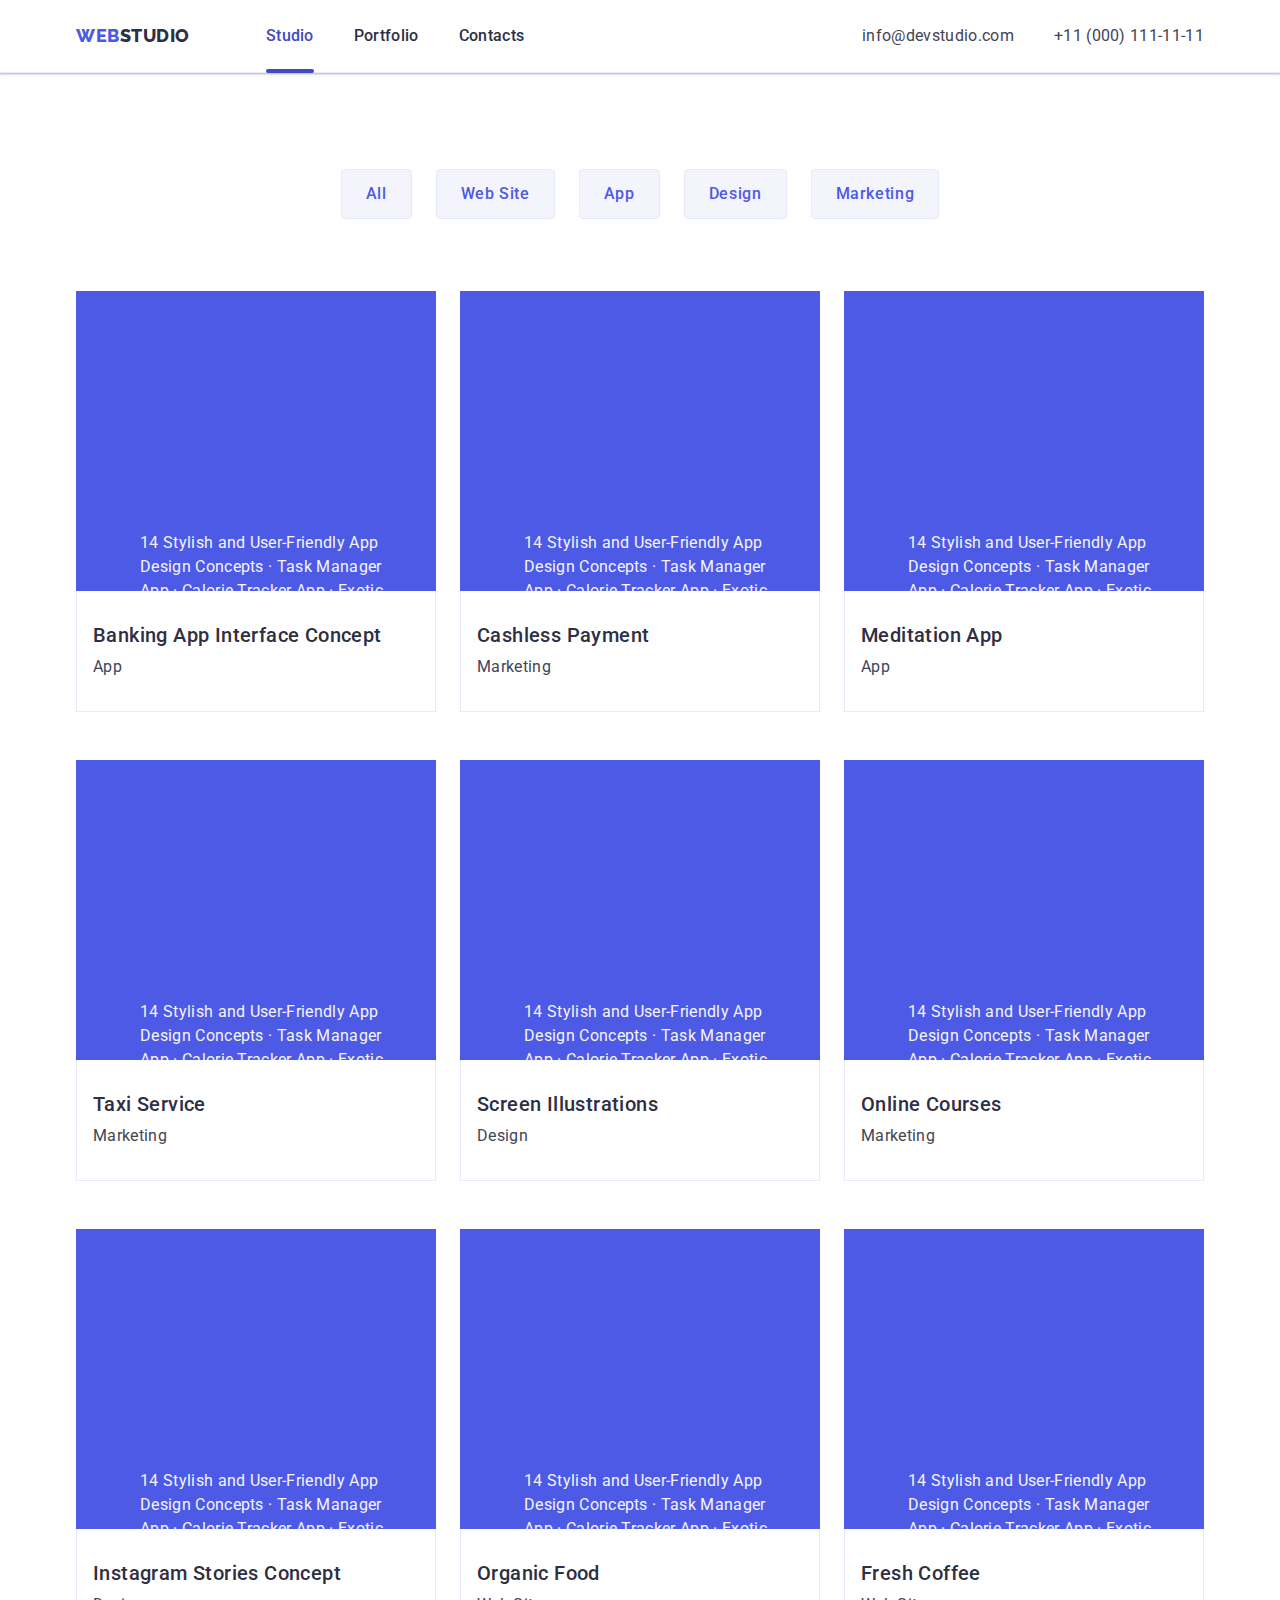
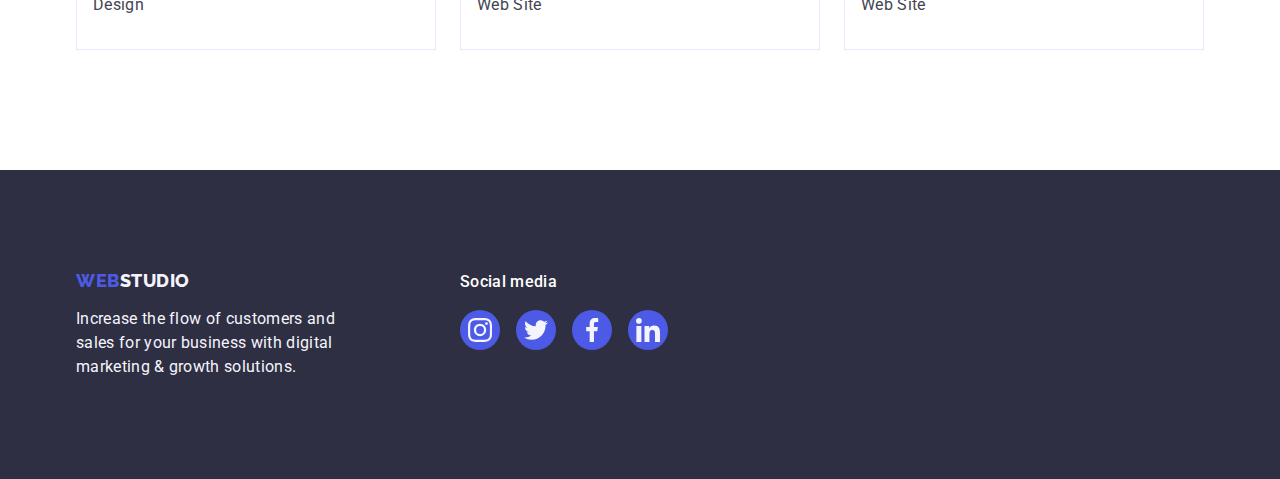
==== commit 2e2c1d49: "Update portfolio.html" ====
--- a/portfolio.html
+++ b/portfolio.html
@@ -81,6 +81,7 @@
                       Manager App · Calorie Tracker App · Exotic Fruit Ecommerce
                       App · Cloud Storage App
                     </p>
+                    <p class="overlay-label"></p>
                   </div>
                 </div>
                 <div class="examples-info-items">
--- a/css/styles.css
+++ b/css/styles.css
@@ -387,17 +387,25 @@
   padding: 40px 32px;
   top: 0;
   left: 0;
-  transform: translateY(100%);
+
   width: 100%;
   height: 100%;
   color: var(--color-section);
   background-color: var(--color-action);
-
-  transition: transform 250ms cubic-bezier(0.4, 0, 0.2, 1);
 }
 
 .overlay-label {
   text-align: left;
+  position: absolute;
+  top: 0;
+  font-size: 16px;
+  line-height: 1.5;
+  letter-spacing: 0.02em;
+  color: var(--color-section);
+  padding: 40px 32px;
+  background-color: #4d5ae5;
+  transform: translateY(100%);
+  transition: transform 250ms cubic-bezier(0.4, 0, 0.2, 1);
 }
 
 .team-box {
@@ -613,7 +621,8 @@
   box-shadow: 0px 1px 6px rgba(46, 47, 66, 0.08),
     0px 1px 1px rgba(46, 47, 66, 0.16), 0px 2px 1px rgba(46, 47, 66, 0.08);
 }
-.link-card:hover .overlay {
+.link-card:hover .overlay-label,
+.link-card:focus .overlay-label {
   transform: translateY(0);
 }
 .examples-list {
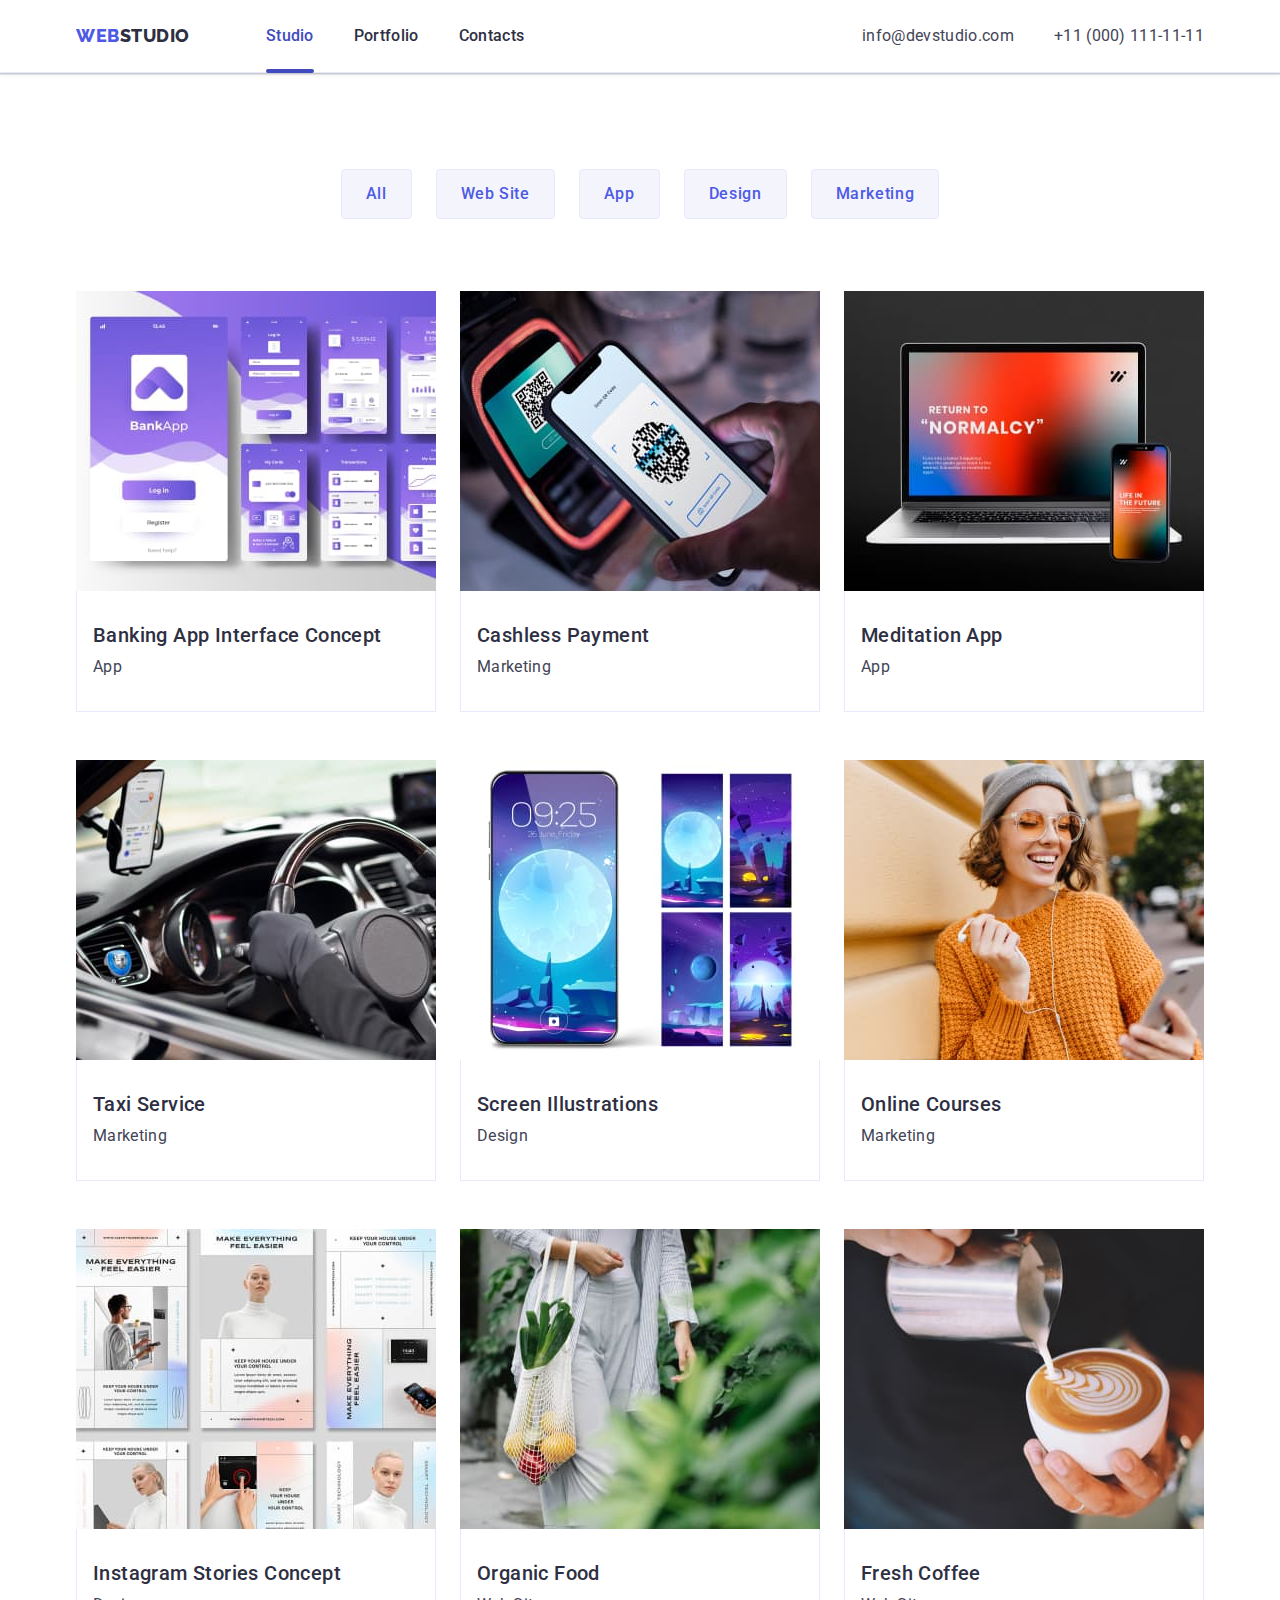
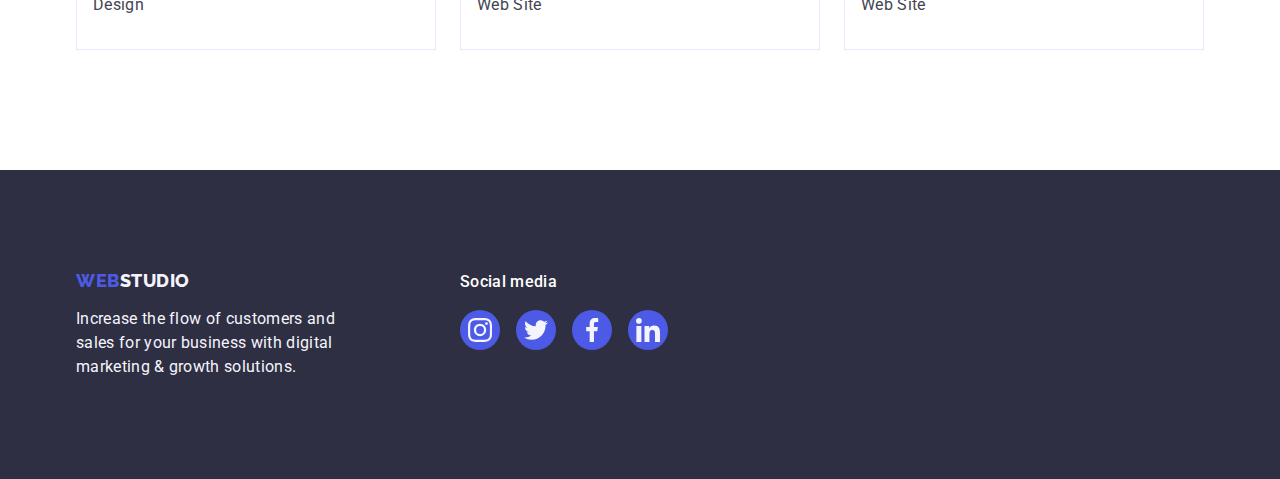
==== commit f2cb1a0a: "summary" ====
--- a/portfolio.html
+++ b/portfolio.html
@@ -81,7 +81,6 @@
                       Manager App · Calorie Tracker App · Exotic Fruit Ecommerce
                       App · Cloud Storage App
                     </p>
-                    <p class="overlay-label"></p>
                   </div>
                 </div>
                 <div class="examples-info-items">
--- a/css/styles.css
+++ b/css/styles.css
@@ -387,6 +387,8 @@
   padding: 40px 32px;
   top: 0;
   left: 0;
+  transform: translateY(100%);
+  transition: transform 250ms cubic-bezier(0.4, 0, 0.2, 1);
 
   width: 100%;
   height: 100%;
@@ -404,8 +406,6 @@
   color: var(--color-section);
   padding: 40px 32px;
   background-color: #4d5ae5;
-  transform: translateY(100%);
-  transition: transform 250ms cubic-bezier(0.4, 0, 0.2, 1);
 }
 
 .team-box {
@@ -621,8 +621,8 @@
   box-shadow: 0px 1px 6px rgba(46, 47, 66, 0.08),
     0px 1px 1px rgba(46, 47, 66, 0.16), 0px 2px 1px rgba(46, 47, 66, 0.08);
 }
-.link-card:hover .overlay-label,
-.link-card:focus .overlay-label {
+.link-card:hover .overlay,
+.link-card:focus .overlay {
   transform: translateY(0);
 }
 .examples-list {
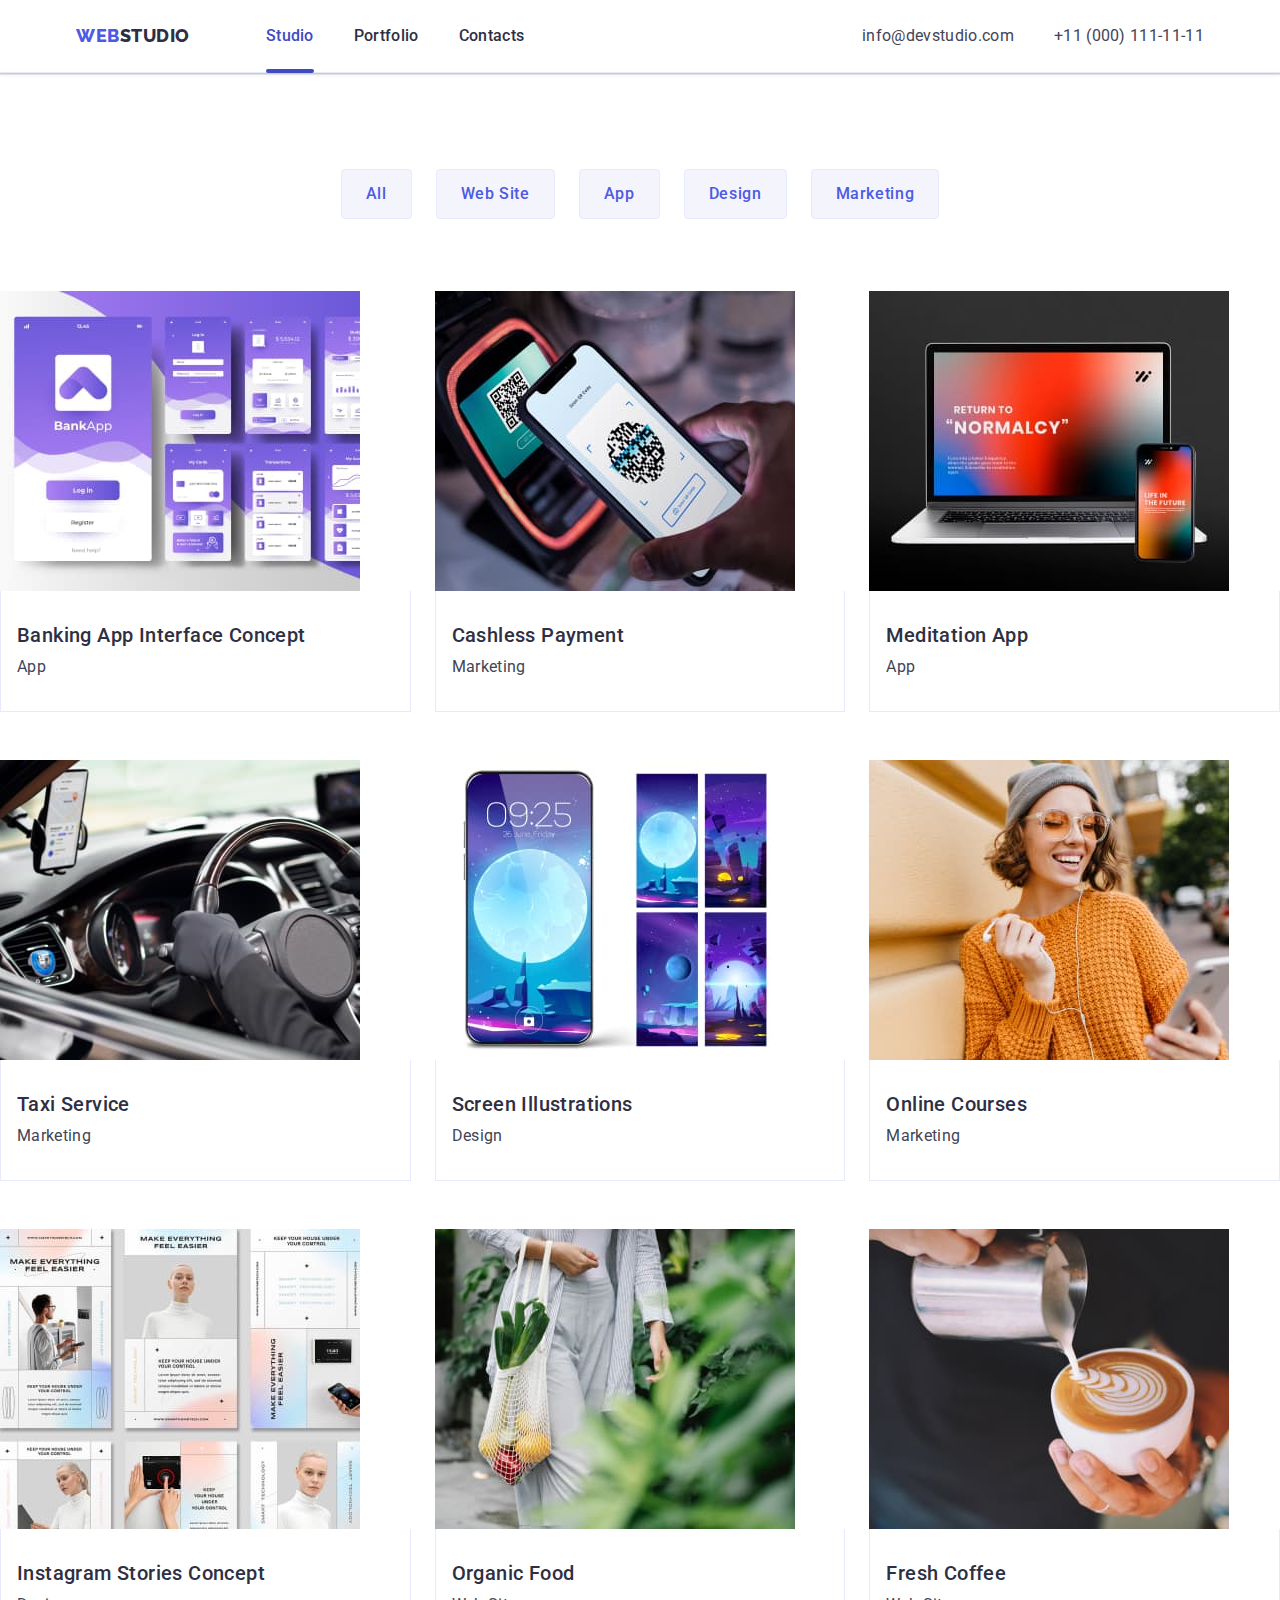
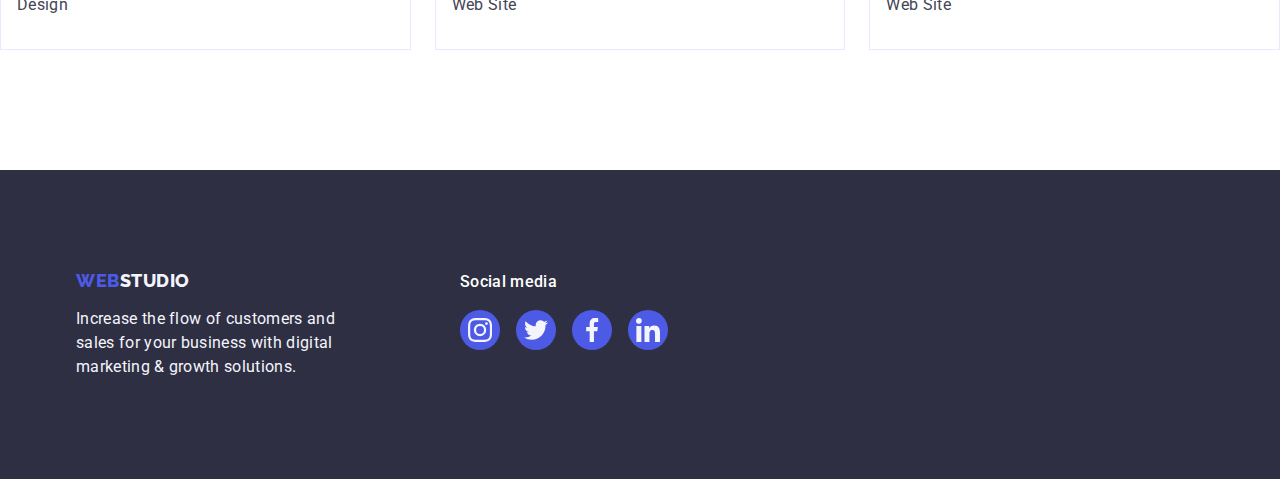
==== commit 171161df: "update portfolio" ====
--- a/portfolio.html
+++ b/portfolio.html
@@ -65,7 +65,9 @@
               <button class="button-items" type="button">Marketing</button>
             </li>
           </ul>
+        </div>
           <ul class="examples-list list">
+            
             <li class="examples-items">
               <a class="link-card link" href="">
                 <div class="team-box">
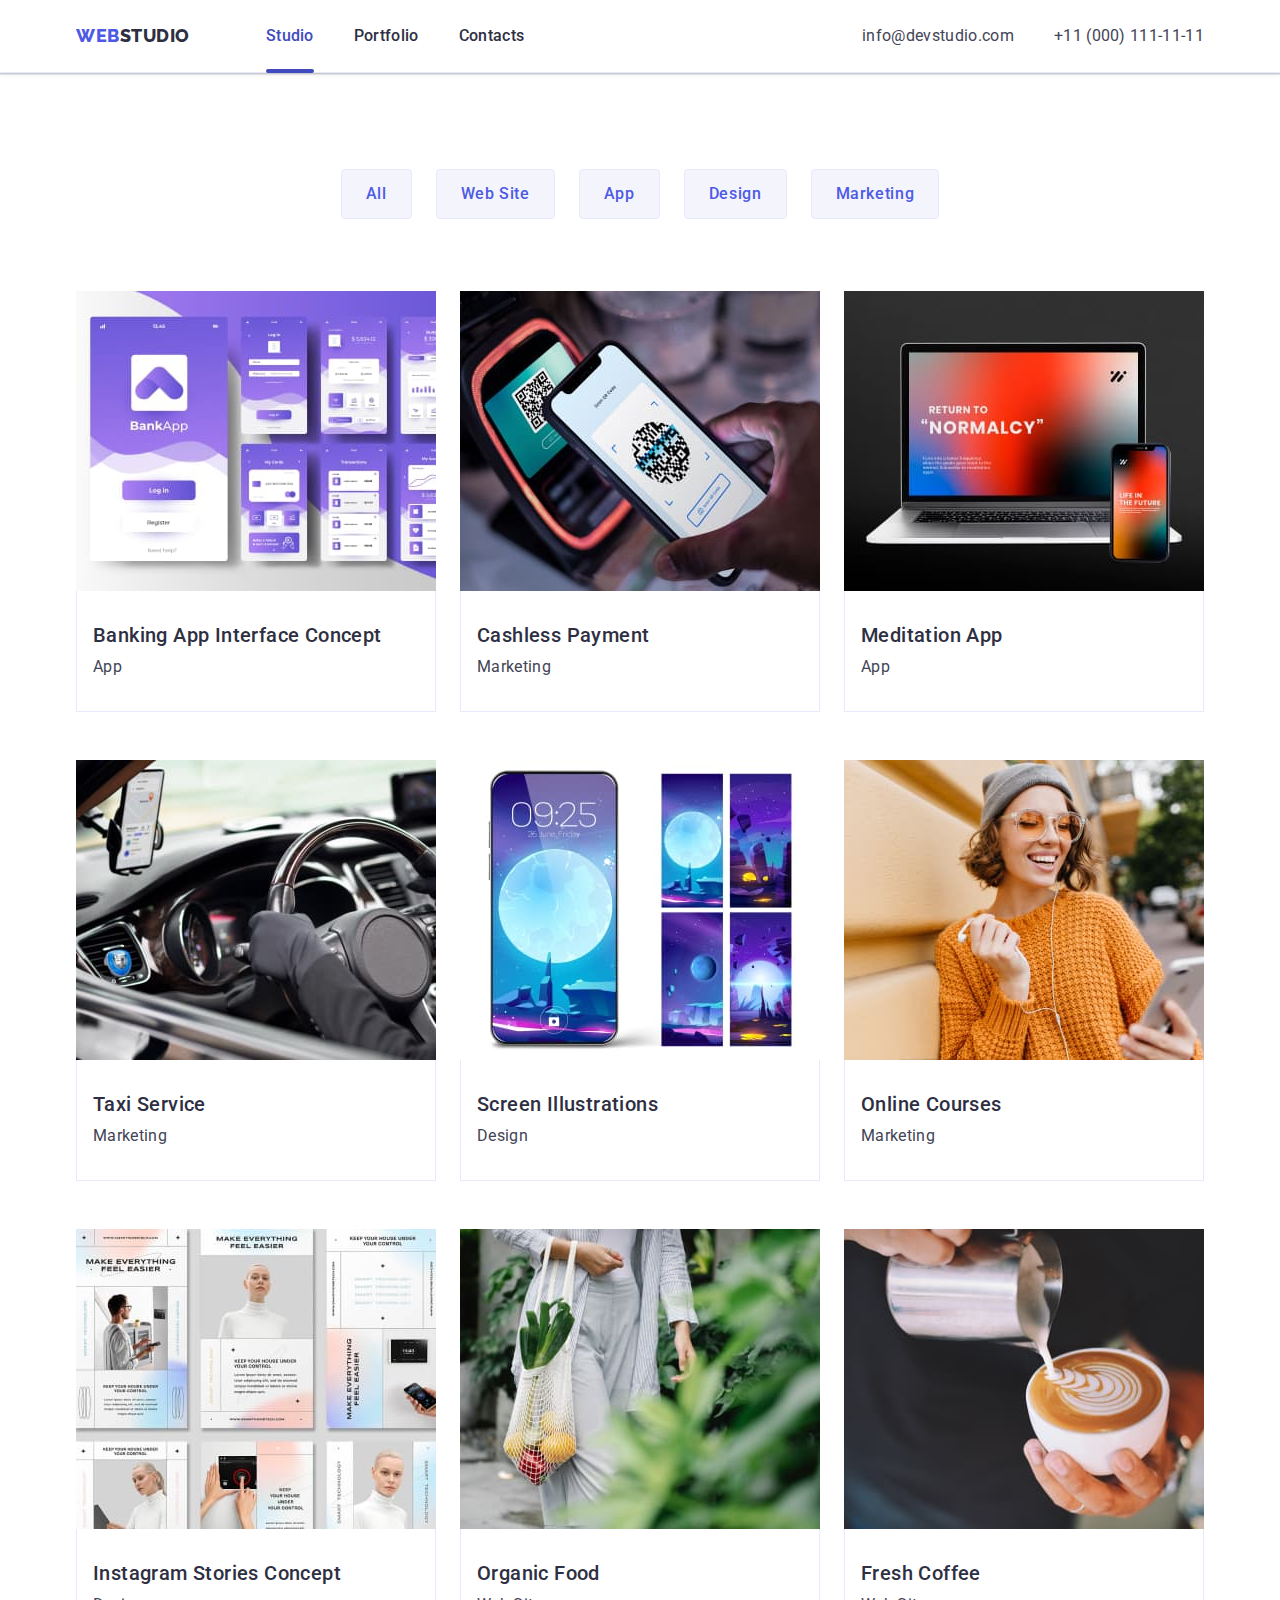
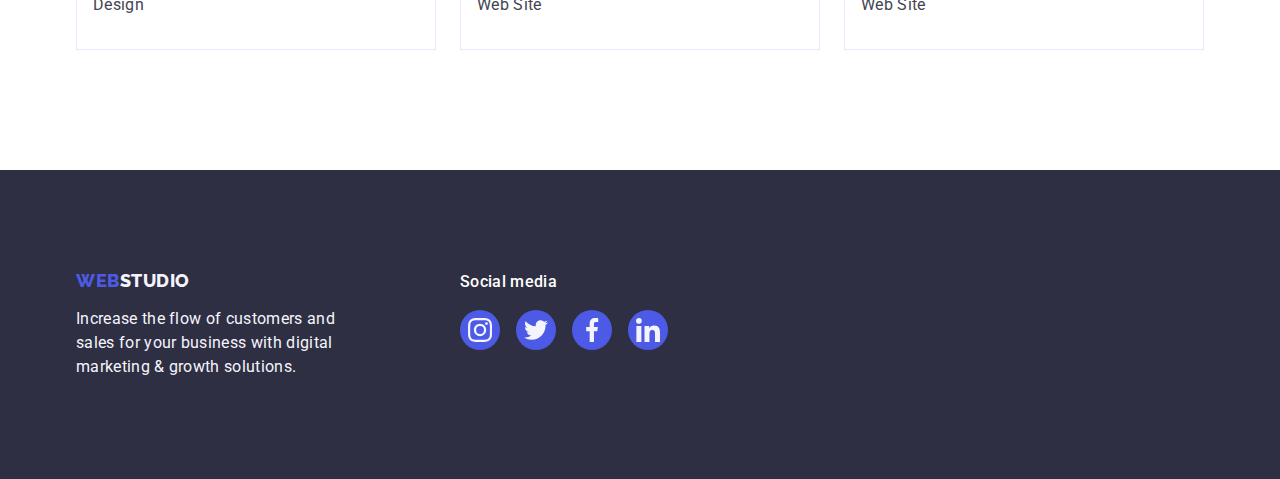
==== commit 7ff1b863: "summary" ====
--- a/portfolio.html
+++ b/portfolio.html
@@ -65,9 +65,7 @@
               <button class="button-items" type="button">Marketing</button>
             </li>
           </ul>
-        </div>
           <ul class="examples-list list">
-            
             <li class="examples-items">
               <a class="link-card link" href="">
                 <div class="team-box">
